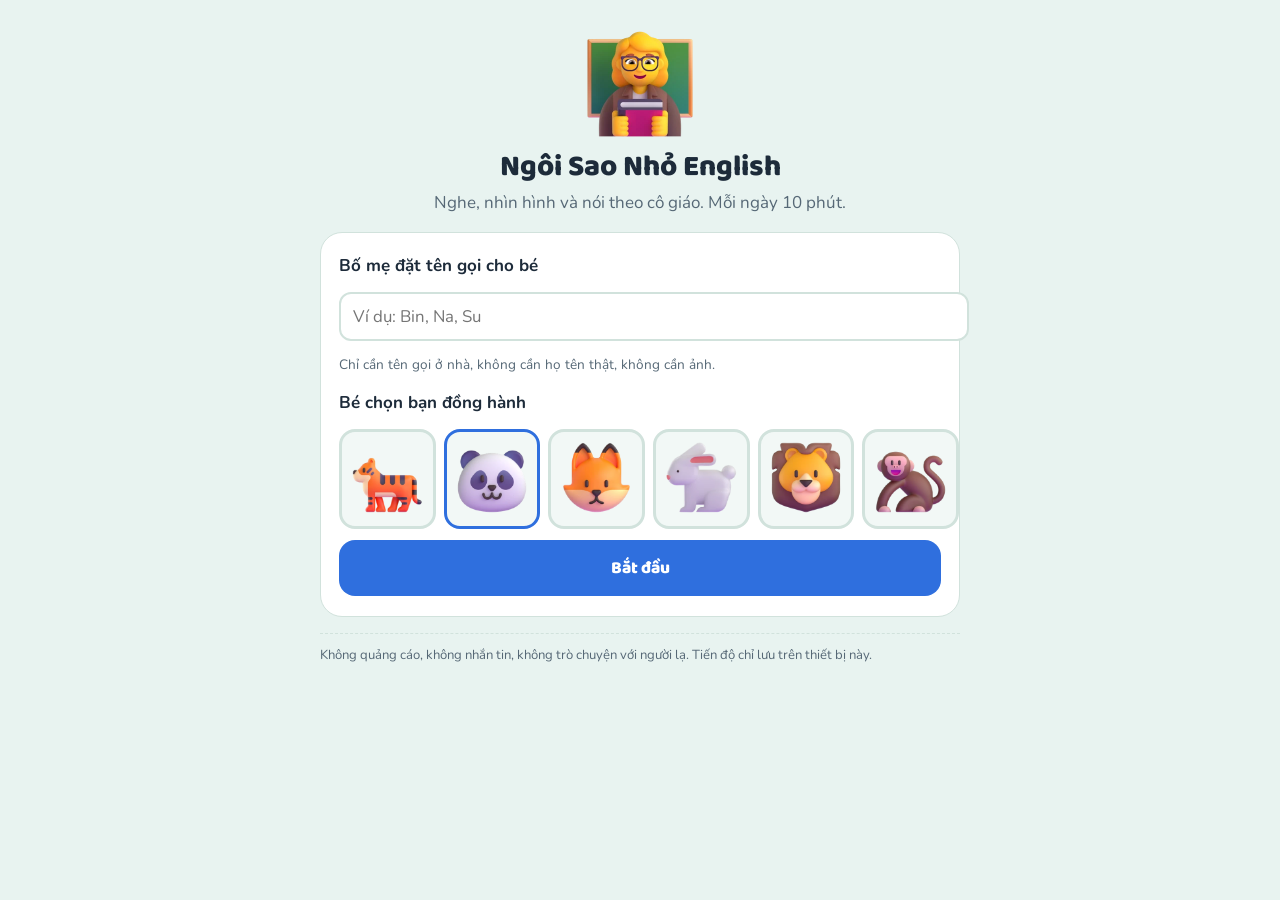
==== index.html @ 0ace297d "Đăng bản demo Ngôi Sao Nhỏ English phiên bản 8 Co-Authored-By: Claude Opus 5.5 <noreply@anthropic.co" ====
<!doctype html>
<html lang="vi"><head><meta charset="utf-8"><meta name="viewport" content="width=device-width,initial-scale=1,viewport-fit=cover"><style>:root{color-scheme:light}body{margin:0}img{max-width:100%}[hidden]{display:none!important}</style></head><body>
<title>Ngôi Sao Nhỏ English</title>
<meta name="claude:viewport-fit-sides" content="cover">
<link rel="stylesheet" href="https://fonts.googleapis.com/css2?family=Baloo+2:wght@600;800&family=Nunito:wght@500;700;800&display=swap">
<style>
/* Layout: app một cột kiểu điện thoại; trang chủ là lưới thẻ chủ đề có hình 3D, bài học là một thẻ lớn ở giữa, nút to cho ngón tay trẻ 4–6 tuổi */
:root{
  --bg:#E8F3F0; --card:#FFFFFF; --soft:#F2F8F6; --ink:#1D2B3A; --muted:#566876;
  --primary:#2F6FDE; --primary-ink:#FFFFFF; --sun:#E9A100; --ok:#1F9D6B; --bad:#D9534F; --line:#D1E2DC;
  --display:"Baloo 2","Trebuchet MS",system-ui,sans-serif;
  --body:"Nunito","Segoe UI",system-ui,sans-serif;
}
@media (prefers-color-scheme:dark){:root:not([data-theme="light"]){
  --bg:#13202A; --card:#1C2C38; --soft:#223543; --ink:#EAF2F7; --muted:#A3B5C1;
  --primary:#6FA1FF; --primary-ink:#0E1A24; --sun:#FFD25E; --ok:#4CC793; --bad:#F07C78; --line:#2C404E; color-scheme:dark}}
:root[data-theme="dark"]{
  --bg:#13202A; --card:#1C2C38; --soft:#223543; --ink:#EAF2F7; --muted:#A3B5C1;
  --primary:#6FA1FF; --primary-ink:#0E1A24; --sun:#FFD25E; --ok:#4CC793; --bad:#F07C78; --line:#2C404E; color-scheme:dark}
body{background:var(--bg);color:var(--ink);font-family:var(--body);font-size:17px;line-height:1.5}
#app{max-width:640px;margin:0 auto;padding-block:16px 40px;
  padding-left:max(16px,env(safe-area-inset-left,0px));padding-right:max(16px,env(safe-area-inset-right,0px));
  display:flex;flex-direction:column;gap:16px}
h1,h2,h3{font-family:var(--display);margin:0;line-height:1.15;text-wrap:balance}
h1{font-size:1.85rem;font-weight:800} h2{font-size:1.35rem;font-weight:600} h3{font-size:1.1rem;font-weight:600}
p{margin:0}
.muted{color:var(--muted)} .small{font-size:.85rem} .center{text-align:center}
.tag{font-size:.75rem;letter-spacing:.07em;text-transform:uppercase;color:var(--muted);font-weight:800}
.card{background:var(--card);border:1px solid var(--line);border-radius:22px;padding:20px 18px;display:flex;flex-direction:column;gap:14px;min-width:0}
.btn{appearance:none;border:0;border-radius:16px;padding:12px 18px;font:800 1.08rem var(--display);cursor:pointer;
  background:var(--primary);color:var(--primary-ink);min-height:56px;display:inline-flex;align-items:center;justify-content:center;gap:8px}
.btn.alt{background:transparent;color:var(--primary);border:2px solid var(--primary)}
.btn.ghost{background:transparent;color:var(--muted);min-height:44px;padding:8px 12px;font-size:.95rem}
.btn.danger{background:var(--bad);color:#fff}
.btn[disabled]{opacity:.4;cursor:not-allowed}
button:focus-visible,input:focus-visible,select:focus-visible{outline:3px solid var(--primary);outline-offset:3px}
.row{display:flex;gap:10px;flex-wrap:wrap} .row>.btn{flex:1 1 140px}
.top{display:flex;align-items:center;justify-content:space-between;gap:10px;flex-wrap:wrap}
.who{display:flex;align-items:center;gap:10px;min-width:0}
.ava{width:56px;height:56px;border-radius:50%;background:var(--card);border:2px solid var(--line);display:grid;place-items:center;flex:none;overflow:hidden}
.ava img{width:44px;height:44px}
.starpill{font:800 1rem var(--display);background:var(--card);border:1px solid var(--line);border-radius:999px;padding:6px 14px;white-space:nowrap}
.starpill b{color:var(--sun)}
/* level tabs */
.levels{display:flex;gap:8px;overflow-x:auto;padding-bottom:2px}
.lv{flex:none;appearance:none;border:2px solid var(--line);background:var(--card);color:var(--ink);border-radius:999px;padding:8px 14px;font:800 .95rem var(--display);cursor:pointer}
.lv.on{background:var(--primary);border-color:var(--primary);color:var(--primary-ink)}
.lv small{font-family:var(--body);font-weight:700;opacity:.8;margin-left:4px}
/* topic grid */
.topics{display:grid;grid-template-columns:repeat(2,1fr);gap:12px}
.tcard{appearance:none;border:2px solid var(--line);border-radius:22px;background:var(--card);cursor:pointer;padding:14px 10px 12px;
  display:flex;flex-direction:column;align-items:center;gap:6px;color:var(--ink);font:inherit;min-width:0;position:relative}
.tcard .ic{width:88px;height:88px;border-radius:50%;display:grid;place-items:center}
.tcard .ic img{width:72px;height:72px}
.tcard .en{font:800 1.12rem var(--display);text-align:center;line-height:1.1}
.tcard .vi{font-size:.82rem;color:var(--muted);text-align:center}
.prog{width:100%;height:8px;border-radius:4px;background:var(--line);overflow:hidden}
.prog i{display:block;height:100%;background:var(--ok)}
.tcard.done{border-color:var(--ok)}
/* lessons in topic */
.lessons{display:grid;grid-template-columns:repeat(auto-fill,minmax(104px,1fr));gap:10px}
.les{appearance:none;border:3px solid var(--line);border-radius:20px;background:var(--card);cursor:pointer;padding:10px 6px;display:flex;flex-direction:column;align-items:center;gap:4px;color:var(--ink);font:inherit;min-width:0}
.les .pv{height:64px;display:grid;place-items:center}
.les .nm{font:800 .92rem var(--display);text-align:center;line-height:1.1}
.les .st{font-size:.85rem;color:var(--sun);letter-spacing:.06em;min-height:1.2em}
.les.done{border-color:var(--ok)} .les.next{border-color:var(--primary)}
.les.lock{opacity:.45;cursor:not-allowed}
.les.rev{border-style:dashed}
/* pictures */
.pic{display:grid;place-items:center}
.pic img{display:block;width:100%;height:100%;object-fit:contain;filter:drop-shadow(0 6px 8px rgba(0,0,0,.12))}
.paint{border-radius:46% 54% 50% 50%/55% 45% 55% 45%;box-shadow:inset -10px -14px 0 rgba(0,0,0,.14),inset 10px 10px 18px rgba(255,255,255,.45),0 6px 12px rgba(0,0,0,.12);border:2px solid rgba(0,0,0,.06)}
.num,.let{display:flex;flex-direction:column;align-items:center;justify-content:center}
.num .d,.let .lt{font-family:var(--display);font-weight:800;line-height:1;color:var(--primary)}
.num .dots{display:flex;flex-wrap:wrap;justify-content:center}
.grp{display:flex;align-items:flex-end;justify-content:center;gap:2px}
.pic .num img,.pic .let img,.pic .grp img{filter:drop-shadow(0 3px 4px rgba(0,0,0,.12))}
/* lesson frame */
.lbar{display:flex;align-items:center;gap:10px}
.steps{flex:1;display:grid;gap:5px}
.steps span{height:9px;border-radius:5px;background:var(--line)}
.steps span.on{background:var(--primary)} .steps span.done{background:var(--ok)}
.stage{align-items:center;text-align:center}
.flash{aspect-ratio:1;max-width:100%;border-radius:28px;background:var(--soft);display:grid;place-items:center;cursor:pointer;border:3px solid var(--line);padding:18px}
.flash .pic{max-width:100%}
.word{font:800 2.2rem var(--display);line-height:1.1;overflow-wrap:anywhere}
.mean{color:var(--muted);font-weight:700}
.choices{display:grid;gap:12px;width:100%}
.choices.c2{grid-template-columns:repeat(2,1fr)} .choices.c3{grid-template-columns:repeat(3,1fr)}
.ch{appearance:none;border:4px solid var(--line);background:var(--soft);border-radius:22px;cursor:pointer;aspect-ratio:1;max-width:100%;padding:12px;display:grid;place-items:center;min-width:0}
.ch .pic{max-width:100%}
.ch.right{border-color:var(--ok);background:color-mix(in srgb,var(--ok) 16%,var(--soft))}
.ch.wrong{border-color:var(--bad);animation:shake .3s}
.ch[disabled]{cursor:default}
@keyframes shake{25%{transform:translateX(-6px)}75%{transform:translateX(6px)}}
@keyframes pop{0%{transform:scale(.6);opacity:0}100%{transform:scale(1);opacity:1}}
.pop{animation:pop .35s ease-out}
.row>.btn.speak,.speak{flex:0 0 124px;width:124px;height:124px;border-radius:50%;font-size:1rem;flex-direction:column;gap:2px;padding:8px}
.speak img{width:52px;height:52px}
.teacher{width:120px;height:120px}
label.btn,.btn.hold{-webkit-tap-highlight-color:transparent;user-select:none;-webkit-user-select:none;-webkit-touch-callout:none;touch-action:none}
.btn.hold{--lv:0;transition:transform .08s}
.btn.speak.rec.hold.on{background:var(--ok);transform:scale(calc(1.04 + var(--lv)*.12));box-shadow:0 0 0 calc(8px + var(--lv)*18px) color-mix(in srgb,var(--ok) 28%,transparent)}
.btn.hold span{font-size:.92rem;line-height:1.15;text-align:center}
.btn.speak.rec{flex-basis:140px;width:140px;height:140px;background:var(--bad);color:#fff;box-shadow:0 0 0 6px color-mix(in srgb,var(--bad) 22%,transparent)}
.vh{position:absolute;width:1px;height:1px;opacity:0;overflow:hidden;clip:rect(0 0 0 0)}
.vres{width:100%;display:flex;flex-direction:column;align-items:center;gap:10px;background:var(--soft);border-radius:18px;padding:14px}
.vstars{font-size:2.6rem}
.vmsg{font-weight:800;text-align:center}
.rate{display:grid;grid-template-columns:repeat(3,1fr);gap:8px;width:100%}
.rate .btn{min-height:52px;padding:8px;font-size:1rem}
.btn.ok{background:var(--ok);color:#fff}.btn.near{background:var(--sun);color:#1D2B3A}.btn.again{background:var(--bad);color:#fff}
.lvl{display:inline-block;padding:4px 12px;border-radius:999px;font-weight:800;background:var(--soft);border:2px solid var(--line)}
.bubble{background:var(--soft);border:2px solid var(--line);border-radius:20px;padding:12px 16px;font:800 1.4rem var(--display)}
.fb{min-height:1.6em;font-weight:800}
.fb.ok{color:var(--ok)} .fb.no{color:var(--bad)}
/* memory */
.mem{display:grid;gap:10px;width:100%}
.mc{appearance:none;border:0;padding:0;background:transparent;cursor:pointer;aspect-ratio:1;max-width:100%;perspective:600px;min-width:0}
.mc .in{position:relative;width:100%;height:100%;transition:transform .35s;transform-style:preserve-3d}
.mc.open .in,.mc.got .in{transform:rotateY(180deg)}
.mc .fa,.mc .ba{position:absolute;inset:0;border-radius:18px;backface-visibility:hidden;display:grid;place-items:center;border:3px solid var(--line)}
.mc .fa{background:var(--primary);color:var(--primary-ink);font:800 2rem var(--display)}
.mc .ba{background:var(--soft);transform:rotateY(180deg);padding:10px}
.mc .ba .pic{max-width:100%}
.mc.got .ba{border-color:var(--ok)}
.stars{font-size:3.4rem;letter-spacing:.15em;color:var(--sun);line-height:1}
.stickers{display:flex;flex-wrap:wrap;gap:6px}
.stickers img{width:44px;height:44px}
/* parent */
.stats{display:grid;grid-template-columns:repeat(2,1fr);gap:10px}
.stat{background:var(--soft);border-radius:14px;padding:12px}
.stat b{display:block;font:800 1.6rem var(--display);font-variant-numeric:tabular-nums}
.tbl{overflow-x:auto}
table{width:100%;border-collapse:collapse;font-size:.95rem;font-variant-numeric:tabular-nums}
th,td{text-align:left;padding:8px 6px;border-bottom:1px solid var(--line)}
th{font-size:.75rem;text-transform:uppercase;letter-spacing:.06em;color:var(--muted)}
.bar{height:8px;background:var(--line);border-radius:4px;overflow:hidden;min-width:60px}
.bar i{display:block;height:100%;background:var(--ok)}
label{font-weight:700}
input[type=text],input[type=number],select{font:inherit;font-size:1.05rem;padding:10px 12px;border-radius:12px;border:2px solid var(--line);background:var(--card);color:var(--ink);width:100%}
.avs{display:grid;grid-template-columns:repeat(6,1fr);gap:8px}
.av{appearance:none;aspect-ratio:1;max-width:100%;border-radius:16px;border:3px solid var(--line);background:var(--soft);cursor:pointer;padding:6px}
.av img{width:100%;height:100%}
.av.sel{border-color:var(--primary)}
.note{font-size:.82rem;color:var(--muted);border-top:1px dashed var(--line);padding-top:12px}
.overlay{position:fixed;inset:0;background:color-mix(in srgb,var(--bg) 94%,transparent);display:grid;place-items:center;z-index:20;
  padding:max(16px,env(safe-area-inset-top,0px)) max(16px,env(safe-area-inset-right,0px)) max(16px,env(safe-area-inset-bottom,0px)) max(16px,env(safe-area-inset-left,0px))}
.overlay[hidden]{display:none}
.overlay .card{max-width:420px;width:100%}
@media (max-width:400px){.row>.btn.speak,.speak{flex-basis:112px;width:112px;height:112px}.btn.speak.rec{flex-basis:128px;width:128px;height:128px}.tcard .ic{width:72px;height:72px}.tcard .ic img{width:60px;height:60px}.word{font-size:1.9rem}}
@media (prefers-reduced-motion:reduce){*{animation:none!important;transition:none!important}}
</style>

<div id="app" aria-live="polite"></div>
<div id="ov" class="overlay" hidden></div>

<script>
const IMG={"✋": "[data-uri]", "🥥": "[data-uri]", "⭐": "[data-uri]", "🍋": "[data-uri]", "☂️": "[data-uri]", "✂️": "[data-uri]", "🦶": "[data-uri]", "🪁": "[data-uri]", "🍞": "[data-uri]", "🧸": "[data-uri]", "🐑": "[data-uri]", "👟": "[data-uri]", "👸": "[data-uri]", "👅": "[data-uri]", "🚚": "[data-uri]", "😨": "[data-uri]", "🐻": "[data-uri]", "🐅": "[data-uri]", "🦒": "[data-uri]", "👶": "[data-uri]", "🖍️": "[data-uri]", "🐼": "[data-uri]", "🐘": "[data-uri]", "🚁": "[data-uri]", "🍓": "[data-uri]", "🐖": "[data-uri]", "👵": "[data-uri]", "🍒": "[data-uri]", "⛵": "[data-uri]", "🍎": "[data-uri]", "🍑": "[data-uri]", "🍊": "[data-uri]", "😢": "[data-uri]", "🧤": "[data-uri]", "😋": "[data-uri]", "🍇": "[data-uri]", "🐐": "[data-uri]", "🚙": "[data-uri]", "☀️": "[data-uri]", "🎈": "[data-uri]", "👦": "[data-uri]", "📏": "[data-uri]", "🚕": "[data-uri]", "🍐": "[data-uri]", "🥚": "[data-uri]", "🚲": "[data-uri]", "🚗": "[data-uri]", "🧥": "[data-uri]", "🍃": "[data-uri]", "😠": "[data-uri]", "😮": "[data-uri]", "✈️": "[data-uri]", "👨": "[data-uri]", "💪": "[data-uri]", "🧣": "[data-uri]", "🧦": "[data-uri]", "🐔": "[data-uri]", "👁️": "[data-uri]", "🌈": "[data-uri]", "👂": "[data-uri]", "🍉": "[data-uri]", "🦵": "[data-uri]", "❄️": "[data-uri]", "🛵": "[data-uri]", "👴": "[data-uri]", "✏️": "[data-uri]", "🌻": "[data-uri]", "🤖": "[data-uri]", "🎻": "[data-uri]", "🌙": "[data-uri]", "🦋": "[data-uri]", "🐎": "[data-uri]", "🦁": "[data-uri]", "🦀": "[data-uri]", "☁️": "[data-uri]", "🌳": "[data-uri]", "🐙": "[data-uri]", "🐈": "[data-uri]", "📕": "[data-uri]", "🐄": "[data-uri]", "🐟": "[data-uri]", "🍰": "[data-uri]", "🥁": "[data-uri]", "🐕": "[data-uri]", "👃": "[data-uri]", "🦊": "[data-uri]", "🥛": "[data-uri]", "🪆": "[data-uri]", "🎒": "[data-uri]", "👩": "[data-uri]", "🚑": "[data-uri]", "🪀": "[data-uri]", "🦆": "[data-uri]", "👗": "[data-uri]", "☝️": "[data-uri]", "👧": "[data-uri]", "⚽": "[data-uri]", "🍍": "[data-uri]", "🦓": "[data-uri]", "👒": "[data-uri]", "🌧️": "[data-uri]", "🪼": "[data-uri]", "🍌": "[data-uri]", "🐬": "[data-uri]", "🐇": "[data-uri]", "🍚": "[data-uri]", "🐦": "[data-uri]", "🍦": "[data-uri]", "📒": "[data-uri]", "🌬️": "[data-uri]", "😄": "[data-uri]", "🍪": "[data-uri]", "🚆": "[data-uri]", "🤪": "[data-uri]", "🖊️": "[data-uri]", "👕": "[data-uri]", "🐒": "[data-uri]", "🦷": "[data-uri]", "🚒": "[data-uri]", "👄": "[data-uri]", "🐋": "[data-uri]", "🚌": "[data-uri]", "🍜": "[data-uri]", "👩‍🏫": "[data-uri]", "🎨": "[data-uri]", "🔢": "[data-uri]", "🔤": "[data-uri]", "🏆": "[data-uri]", "🌟": "[data-uri]", "👏": "[data-uri]", "🐢": "[data-uri]", "🐸": "[data-uri]", "🐝": "[data-uri]", "🕰️": "[data-uri]", "📦": "[data-uri]", "👮": "[data-uri]", "🥔": "[data-uri]", "🧗": "[data-uri]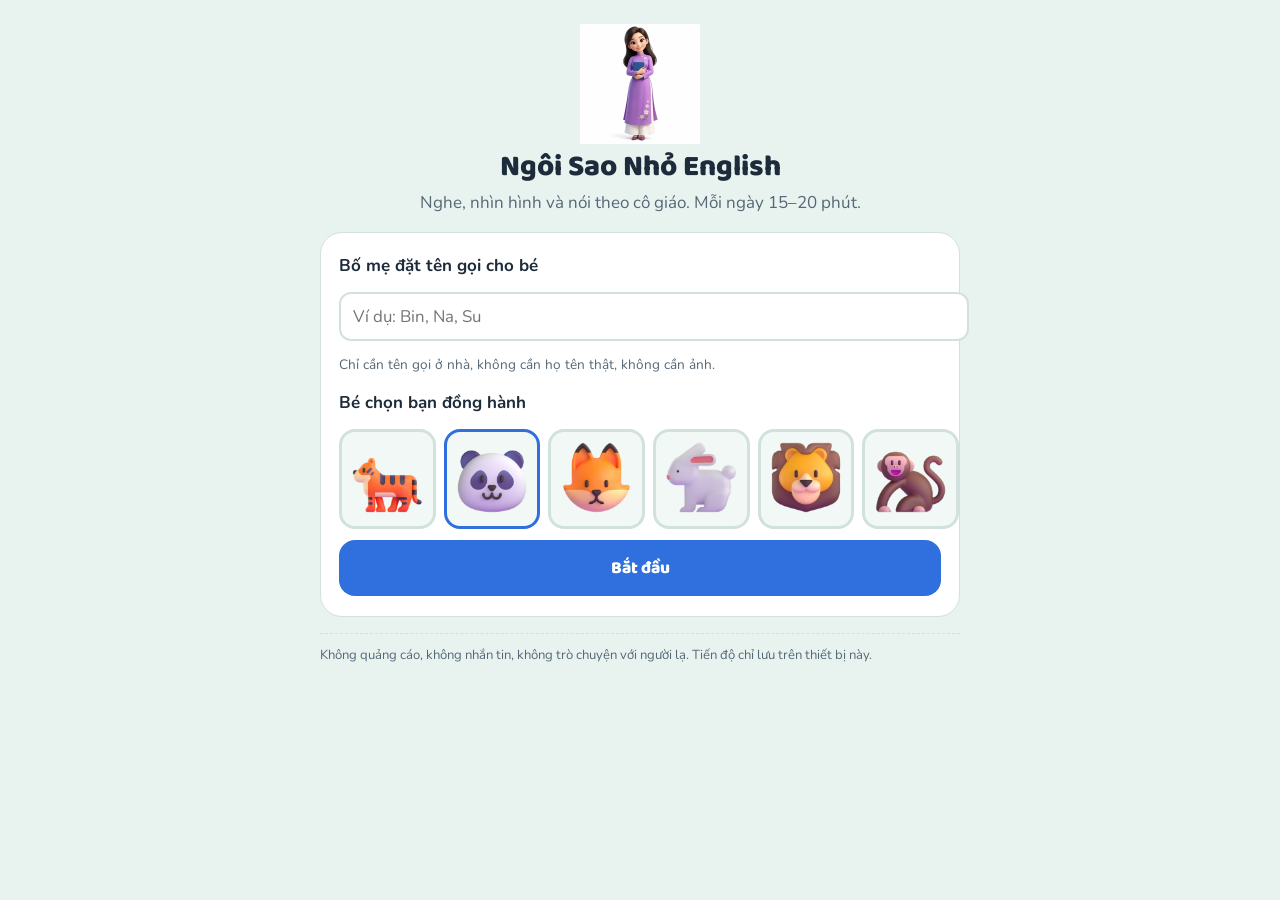
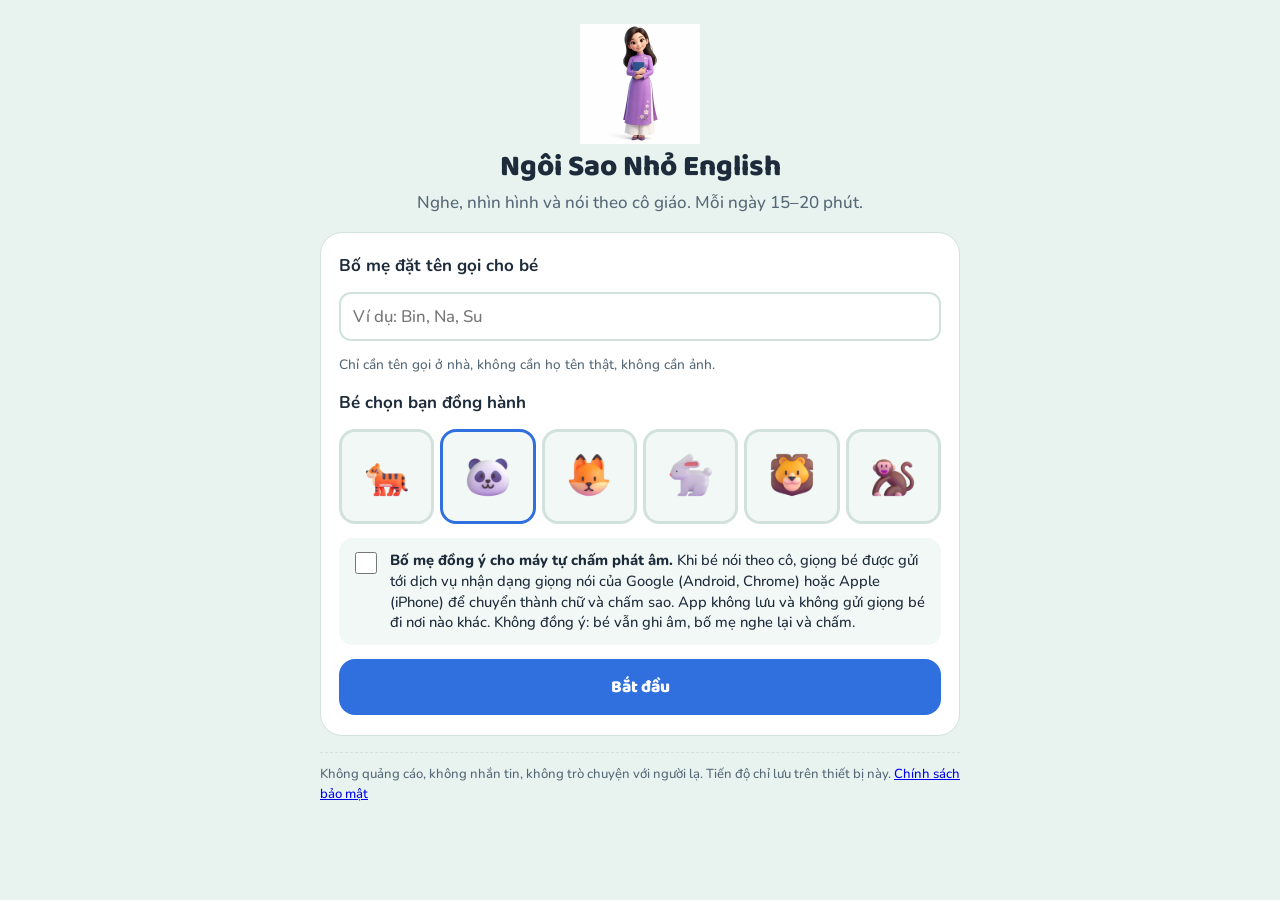
